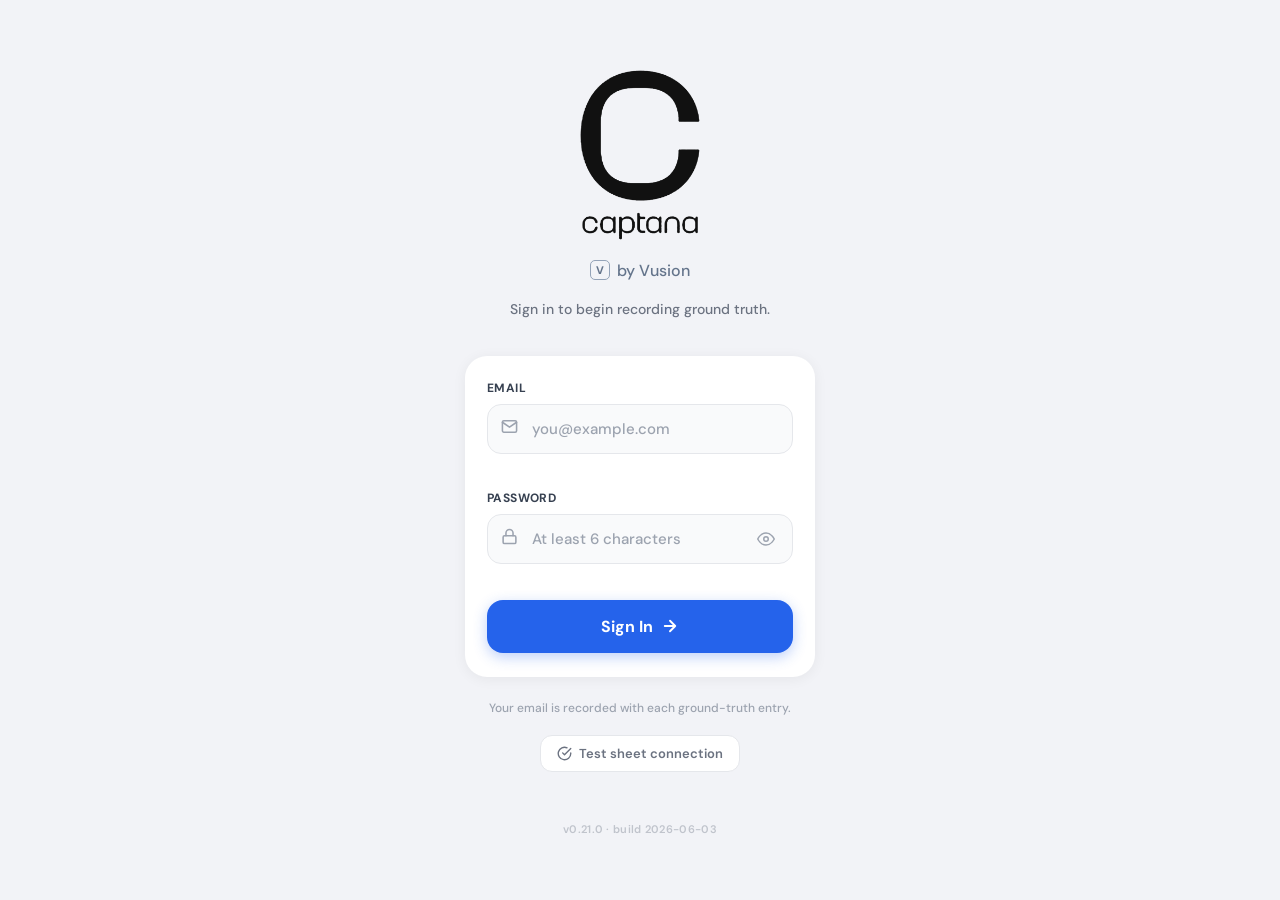
==== index.html @ f5fa39f6 "Add files via upload" ====
<!DOCTYPE html>
<html lang="en">
<head>
    <meta charset="UTF-8">
    <meta name="viewport" content="width=device-width, initial-scale=1.0, maximum-scale=1.0, user-scalable=no, viewport-fit=cover">
    <link rel="manifest" href="manifest.json">
    <meta name="theme-color" content="#2563EB">
    <meta name="application-name" content="Captana Ground Truth">
    <meta name="apple-mobile-web-app-capable" content="yes">
    <meta name="apple-mobile-web-app-status-bar-style" content="default">
    <meta name="apple-mobile-web-app-title" content="Captana GT">
    <link rel="apple-touch-icon" href="icons/icon-180.png">
    <link rel="icon" type="image/png" sizes="192x192" href="icons/icon-192.png">
    <title>Captana — Sign In</title>
    <link href="https://fonts.googleapis.com/css2?family=DM+Sans:wght@400;500;600;700;800&display=swap" rel="stylesheet">
    <style>
        * { box-sizing: border-box; margin: 0; padding: 0; -webkit-tap-highlight-color: transparent; }
        body { font-family: 'DM Sans', sans-serif; background: #F2F3F7; min-height: 100vh; display: flex; flex-direction: column; align-items: center; color: #111827; }
        .shell { width: 100%; max-width: 390px; min-height: 100vh; background: #F2F3F7; display: flex; flex-direction: column; padding: 0 20px; }

        .brand-area { padding-top: 64px; text-align: center; animation: fadeUp .4s ease both; }
        .logo-wrap { margin: 0 auto; }
        .logo-img { width: 132px; height: auto; display: block; margin: 0 auto; }
        .brand-byline { display: inline-flex; align-items: center; gap: 7px; margin-top: 14px; }
        .byline-mark { width: 20px; height: 20px; border: 1.5px solid #94A3B8; border-radius: 5px; display: flex; align-items: center; justify-content: center; font-size: 11px; font-weight: 800; color: #64748B; line-height: 1; }
        .byline-text { font-size: 16px; font-weight: 500; color: #64748B; }
        .brand-sub { font-size: 14px; color: #6B7280; font-weight: 500; margin-top: 18px; line-height: 1.5; }

        .card { margin-top: 36px; background: #fff; border-radius: 22px; padding: 24px 22px; box-shadow: 0 2px 14px rgba(0,0,0,0.06); animation: fadeUp .4s .08s ease both; opacity: 0; }
        .field { margin-bottom: 16px; }
        .field-label { font-size: 12px; font-weight: 700; color: #374151; margin-bottom: 8px; text-transform: uppercase; letter-spacing: .4px; }
        .input-wrap { position: relative; }
        .input-icon { position: absolute; left: 14px; top: 50%; transform: translateY(-50%); pointer-events: none; }
        .input-icon svg { width: 17px; height: 17px; color: #9CA3AF; }
        .text-input { width: 100%; padding: 14px 16px 14px 44px; background: #F9FAFB; border: 1.5px solid #E5E7EB; border-radius: 14px; font-family: 'DM Sans', sans-serif; font-size: 15px; font-weight: 500; color: #111827; outline: none; transition: border-color .2s, background .2s; }
        .text-input:focus { border-color: #2563EB; background: #fff; }
        .text-input::placeholder { color: #9CA3AF; }
        .text-input.error { border-color: #EF4444; background: #FEF2F2; }
        .field-error { font-size: 12px; font-weight: 600; color: #EF4444; margin-top: 6px; min-height: 14px; }

        .pw-toggle { position: absolute; right: 12px; top: 50%; transform: translateY(-50%); background: none; border: none; cursor: pointer; padding: 6px; color: #9CA3AF; }
        .pw-toggle svg { width: 18px; height: 18px; display: block; }

        .btn-primary { width: 100%; margin-top: 6px; padding: 16px; background: #2563EB; color: #fff; border: none; border-radius: 16px; font-family: 'DM Sans', sans-serif; font-size: 16px; font-weight: 700; cursor: pointer; display: flex; align-items: center; justify-content: center; gap: 8px; box-shadow: 0 4px 14px rgba(37,99,235,0.3); transition: transform .15s; }
        .btn-primary:active { transform: scale(.975); }
        .btn-primary svg { width: 18px; height: 18px; }

        .footnote { text-align: center; font-size: 12px; color: #9CA3AF; font-weight: 500; margin-top: 22px; line-height: 1.5; }

        .test-area { text-align: center; margin-top: 18px; }
        .btn-test { display: inline-flex; align-items: center; gap: 7px; padding: 9px 16px; background: #fff; border: 1.5px solid #E5E7EB; border-radius: 12px; font-family: 'DM Sans', sans-serif; font-size: 13px; font-weight: 600; color: #6B7280; cursor: pointer; transition: transform .15s, border-color .15s; }
        .btn-test:active { transform: scale(.97); }
        .btn-test.busy { pointer-events: none; opacity: .7; }
        .btn-test svg { width: 15px; height: 15px; }
        .test-result { font-size: 12px; font-weight: 600; margin-top: 10px; min-height: 16px; line-height: 1.5; padding: 0 20px; }
        .test-result.ok { color: #16A34A; }
        .test-result.warn { color: #B45309; }
        .version-stamp { text-align: center; font-size: 11px; font-weight: 600; color: #C0C4CC; margin-top: 24px; padding-bottom: 20px; letter-spacing: .3px; }
        @keyframes spin { to { transform: rotate(360deg); } }

        @keyframes fadeUp { from { opacity:0; transform:translateY(14px); } to { opacity:1; transform:translateY(0); } }
    </style>
</head>
<body>
<div id="errBanner" style="display:none; background:#FEF2F2; color:#B91C1C; font-family:'DM Sans',sans-serif; font-size:12px; font-weight:600; padding:10px 14px; text-align:center; line-height:1.4; border-bottom:1px solid #FECACA;"></div>
<div class="shell">
    <div class="brand-area">
        <div class="logo-wrap">
            <img class="logo-img" src="img/captana-logo.png" alt="Captana by Vusion">
        </div>
        <div class="brand-byline">
            <span class="byline-mark">V</span>
            <span class="byline-text">by Vusion</span>
        </div>
        <div class="brand-sub">Sign in to begin recording ground truth.</div>
    </div>

    <div class="card">
        <div class="field">
            <div class="field-label">Email</div>
            <div class="input-wrap">
                <div class="input-icon"><svg viewBox="0 0 24 24" fill="none" stroke="currentColor" stroke-width="2.2" stroke-linecap="round" stroke-linejoin="round"><path d="M4 4h16a2 2 0 0 1 2 2v12a2 2 0 0 1-2 2H4a2 2 0 0 1-2-2V6a2 2 0 0 1 2-2z"/><polyline points="22,6 12,13 2,6"/></svg></div>
                <input class="text-input" id="emailInput" type="email" inputmode="email" placeholder="you@example.com" autocomplete="email" autocapitalize="off" spellcheck="false">
            </div>
            <div class="field-error" id="emailError"></div>
        </div>

        <div class="field">
            <div class="field-label">Password</div>
            <div class="input-wrap">
                <div class="input-icon"><svg viewBox="0 0 24 24" fill="none" stroke="currentColor" stroke-width="2.2" stroke-linecap="round" stroke-linejoin="round"><rect x="3" y="11" width="18" height="11" rx="2"/><path d="M7 11V7a5 5 0 0 1 10 0v4"/></svg></div>
                <input class="text-input" id="pwInput" type="password" placeholder="At least 6 characters" autocomplete="current-password" style="padding-right:44px;">
                <button class="pw-toggle" id="pwToggle" type="button" aria-label="Show password">
                    <svg viewBox="0 0 24 24" fill="none" stroke="currentColor" stroke-width="2" stroke-linecap="round" stroke-linejoin="round"><path d="M1 12s4-8 11-8 11 8 11 8-4 8-11 8-11-8-11-8z"/><circle cx="12" cy="12" r="3"/></svg>
                </button>
            </div>
            <div class="field-error" id="pwError"></div>
        </div>

        <button class="btn-primary" id="signInBtn" onclick="signIn()">
            Sign In
            <svg viewBox="0 0 24 24" fill="none" stroke="currentColor" stroke-width="2.5" stroke-linecap="round" stroke-linejoin="round"><path d="M5 12h14M12 5l7 7-7 7"/></svg>
        </button>
    </div>

    <div class="footnote">Your email is recorded with each ground-truth entry.</div>

    <div class="test-area">
        <button class="btn-test" id="testBtn" onclick="testConnection()">
            <svg viewBox="0 0 24 24" fill="none" stroke="currentColor" stroke-width="2.2" stroke-linecap="round" stroke-linejoin="round"><path d="M22 11.08V12a10 10 0 1 1-5.93-9.14"/><polyline points="22 4 12 14.01 9 11.01"/></svg>
            Test sheet connection
        </button>
        <div class="test-result" id="testResult"></div>
    </div>

    <div class="version-stamp">v0.21.0 · build 2026-06-03</div>
</div>

<script src="app.js"></script>
<script>
    // Visible error catcher — surfaces any JS error that would otherwise fail silently.
    window.addEventListener('error', function (ev) {
        var b = document.getElementById('errBanner');
        if (b) { b.style.display = 'block'; b.textContent = 'JS error: ' + (ev.message || 'unknown') + (ev.filename ? ' (' + ev.filename.split('/').pop() + ':' + ev.lineno + ')' : ''); }
    });
    // Confirm app.js actually loaded by checking for a known export.
    window.addEventListener('load', function () {
        var b = document.getElementById('errBanner');
        if (typeof saveRecord === 'undefined' || typeof GOOGLE_SHEET_ENDPOINT === 'undefined') {
            if (b) { b.style.display = 'block'; b.textContent = 'app.js did not load (try a hard refresh — old cache).'; }
        } else if (!GOOGLE_SHEET_ENDPOINT) {
            if (b) { b.style.display = 'block'; b.textContent = 'app.js loaded but endpoint is empty (old cached app.js — hard refresh).'; }
        }
    });
</script>
<script>
    const EMAIL_REGEX = /^[^\s@]+@[^\s@]+\.[^\s@]+$/;

    const emailInput = document.getElementById('emailInput');
    const pwInput = document.getElementById('pwInput');
    const emailError = document.getElementById('emailError');
    const pwError = document.getElementById('pwError');

    // Pre-fill if returning
    emailInput.value = Session.get('email');

    document.getElementById('pwToggle').addEventListener('click', () => {
        pwInput.type = pwInput.type === 'password' ? 'text' : 'password';
    });

    [emailInput, pwInput].forEach(el => {
        el.addEventListener('input', () => { el.classList.remove('error'); emailError.textContent = ''; pwError.textContent = ''; });
        el.addEventListener('keydown', e => { if (e.key === 'Enter') signIn(); });
    });

    function signIn() {
        const email = emailInput.value.trim();
        const pw = pwInput.value;
        let valid = true;

        if (!EMAIL_REGEX.test(email)) {
            emailInput.classList.add('error');
            emailError.textContent = 'Enter a valid email address.';
            valid = false;
        }
        if (pw.length < 6) {
            pwInput.classList.add('error');
            pwError.textContent = 'Password must be at least 6 characters.';
            valid = false;
        }
        if (!valid) return;

        // No user database — we only record the email as metadata.
        Session.set('email', email);
        window.location.href = 'store_type.html';
    }

    async function testConnection() {
        const btn = document.getElementById('testBtn');
        const result = document.getElementById('testResult');
        result.className = 'test-result';
        result.textContent = '';

        if (!GOOGLE_SHEET_ENDPOINT) {
            result.className = 'test-result warn';
            result.textContent = 'No sheet endpoint set in app.js yet.';
            return;
        }

        const original = btn.innerHTML;
        btn.classList.add('busy');
        btn.innerHTML = '<svg viewBox="0 0 24 24" fill="none" stroke="currentColor" stroke-width="2.2" stroke-linecap="round" stroke-linejoin="round" style="animation:spin 1s linear infinite"><path d="M21 12a9 9 0 1 1-6.219-8.56"/></svg> Sending test row…';

        const testRecord = {
            timestamp: new Date().toISOString(),
            email: 'connection-test@captana',
            storeType: 'TEST',
            storeAddress: 'TEST ROW — safe to delete',
            cameraBarcode: 'TEST',
            outOfShelfBarcode: 'TEST',
            rootCause: 'Connection test',
        };

        try {
            const res = await saveRecord(testRecord);
            result.className = 'test-result ok';
            result.innerHTML = 'Test request fired (queued: ' + res.queued + '). Now check the GroundTruth tab for a row marked “TEST”. If it’s there, you’re wired up. If not, the endpoint URL or “Anyone” access is the issue.';
        } catch (e) {
            result.className = 'test-result warn';
            result.textContent = 'Error: ' + (e && e.message ? e.message : String(e));
        } finally {
            btn.classList.remove('busy');
            btn.innerHTML = original;
        }
    }</script>
</body>
</html>
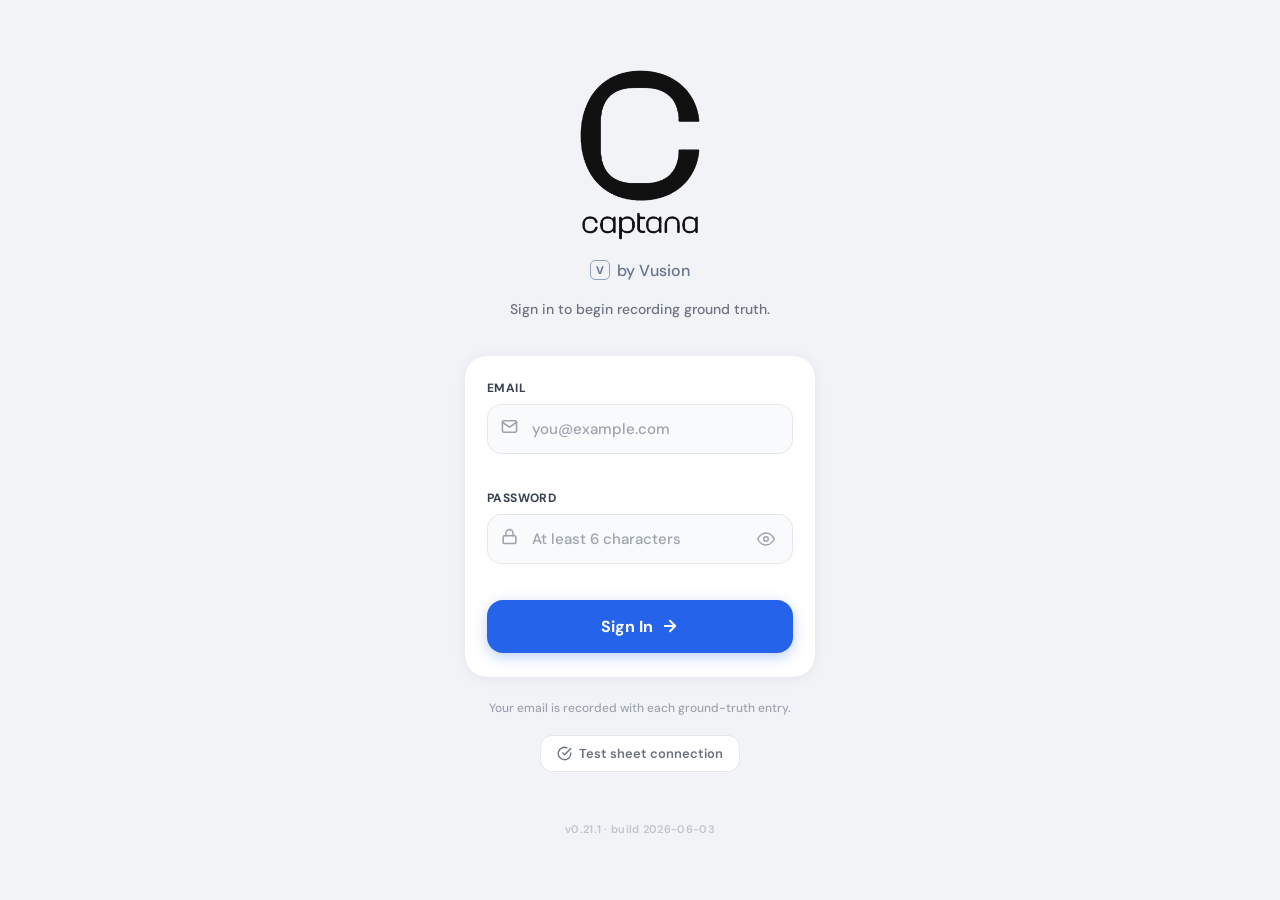
==== commit 97477612: "Add files via upload" ====
--- a/index.html
+++ b/index.html
@@ -113,7 +113,7 @@
         <div class="test-result" id="testResult"></div>
     </div>
 
-    <div class="version-stamp">v0.21.0 · build 2026-06-03</div>
+    <div class="version-stamp">v0.21.1 · build 2026-06-03</div>
 </div>
 
 <script src="app.js"></script>
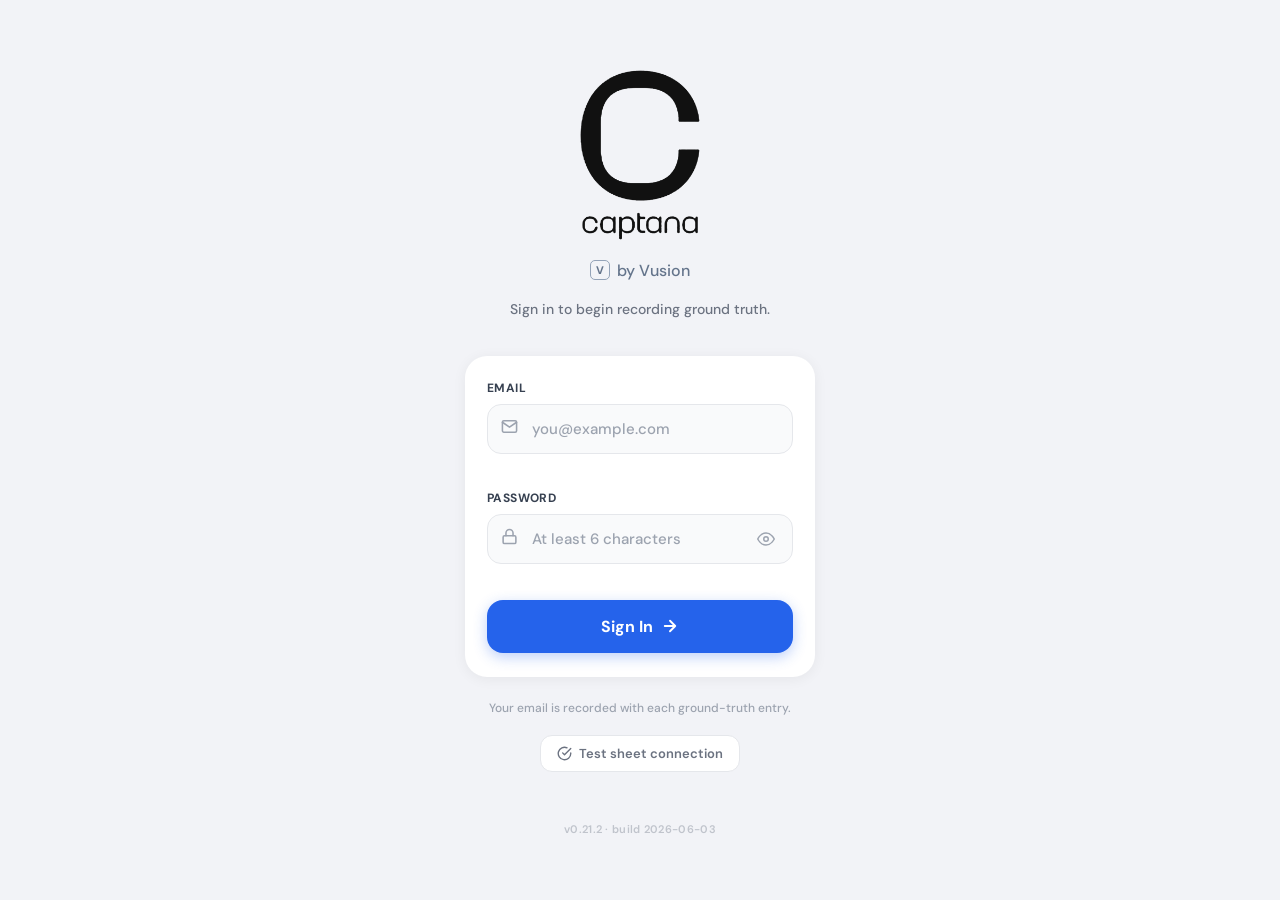
==== commit 153965ec: "Add files via upload" ====
--- a/index.html
+++ b/index.html
@@ -113,7 +113,7 @@
         <div class="test-result" id="testResult"></div>
     </div>
 
-    <div class="version-stamp">v0.21.1 · build 2026-06-03</div>
+    <div class="version-stamp">v0.21.2 · build 2026-06-03</div>
 </div>
 
 <script src="app.js"></script>
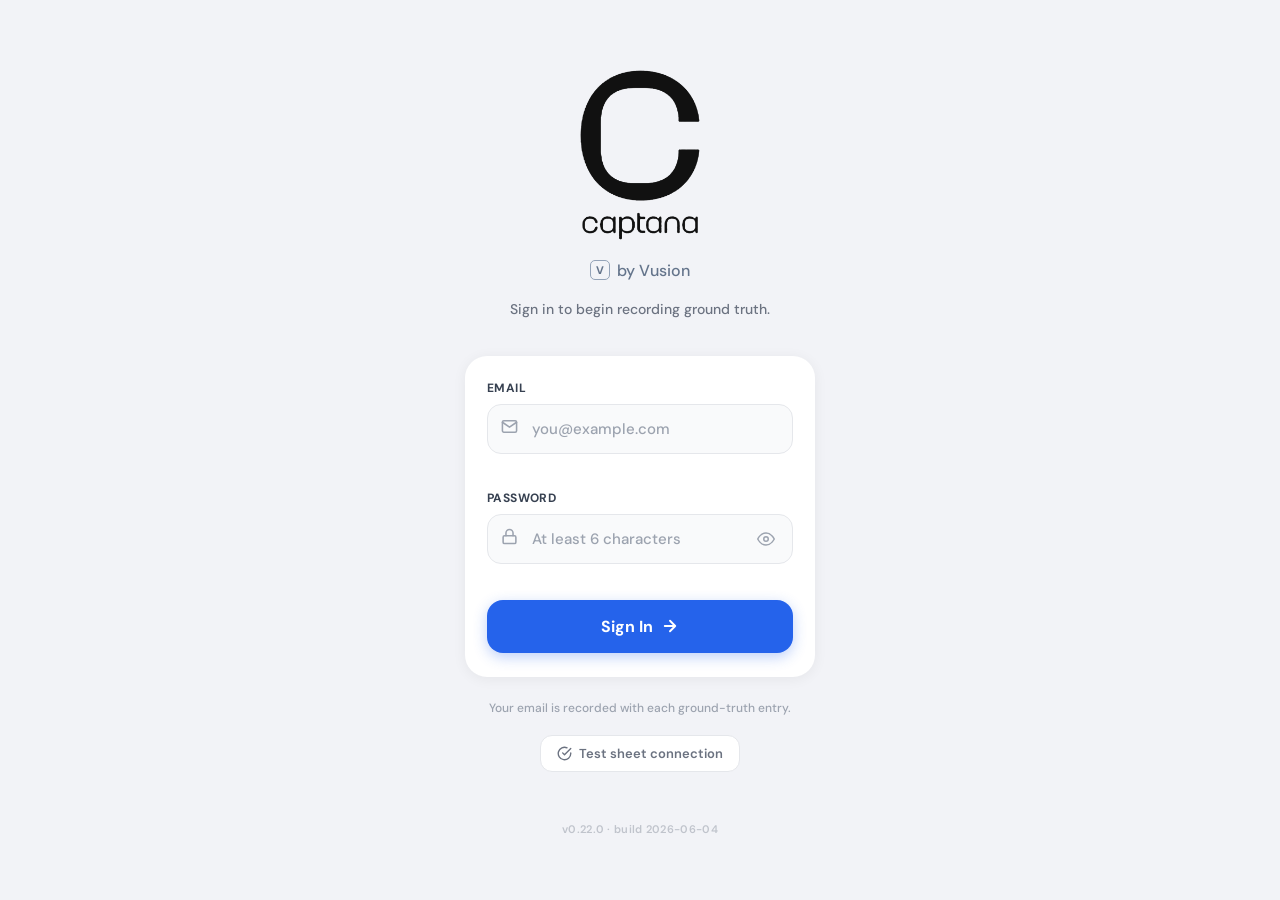
==== commit 50d5d3e9: "Add files via upload" ====
--- a/index.html
+++ b/index.html
@@ -113,7 +113,7 @@
         <div class="test-result" id="testResult"></div>
     </div>
 
-    <div class="version-stamp">v0.21.2 · build 2026-06-03</div>
+    <div class="version-stamp">v0.22.0 · build 2026-06-04</div>
 </div>
 
 <script src="app.js"></script>
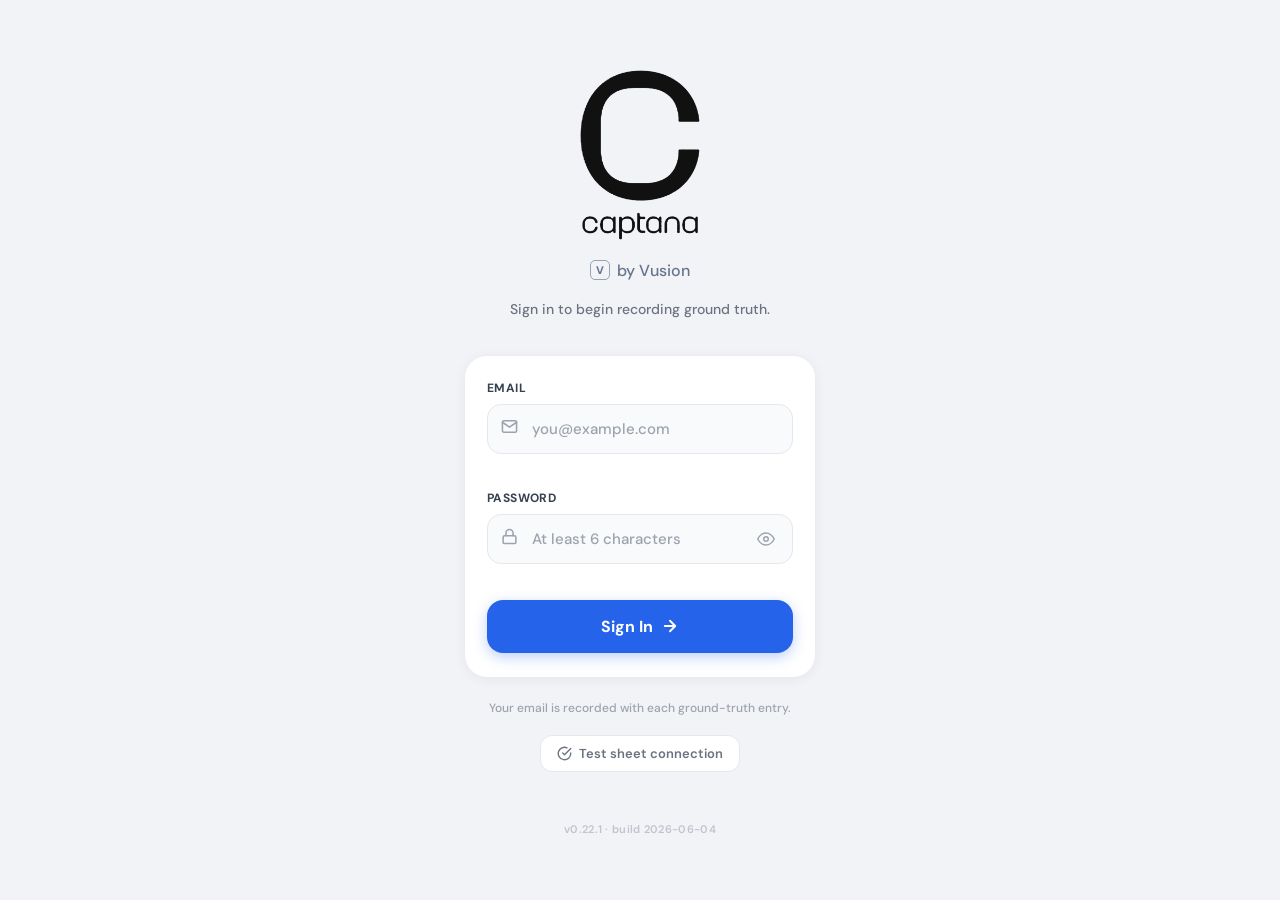
==== commit e4330643: "Add files via upload" ====
--- a/index.html
+++ b/index.html
@@ -113,7 +113,7 @@
         <div class="test-result" id="testResult"></div>
     </div>
 
-    <div class="version-stamp">v0.22.0 · build 2026-06-04</div>
+    <div class="version-stamp">v0.22.1 · build 2026-06-04</div>
 </div>
 
 <script src="app.js"></script>
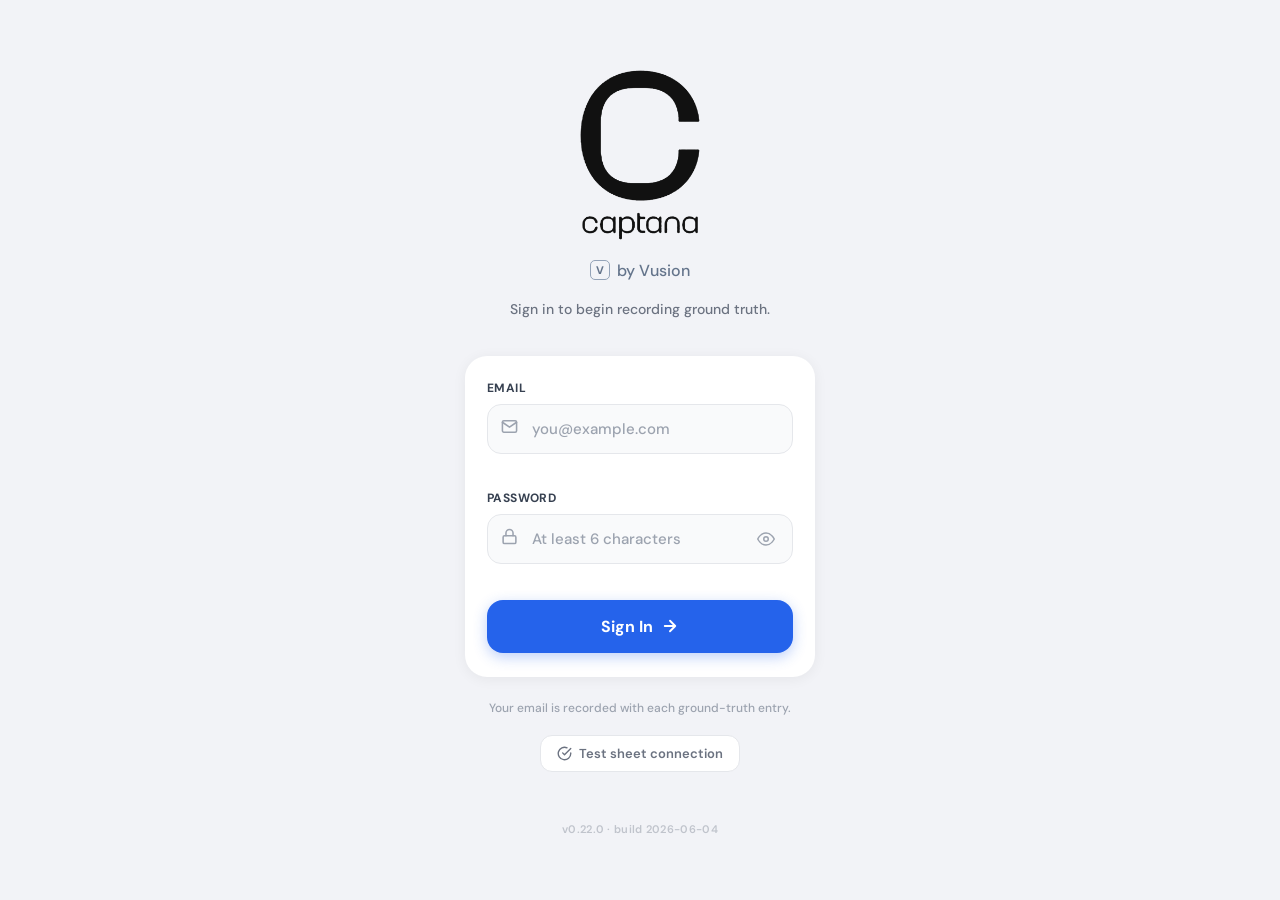
==== commit 4376f83a: "Add files via upload" ====
--- a/index.html
+++ b/index.html
@@ -113,7 +113,7 @@
         <div class="test-result" id="testResult"></div>
     </div>
 
-    <div class="version-stamp">v0.22.1 · build 2026-06-04</div>
+    <div class="version-stamp">v0.22.0 · build 2026-06-04</div>
 </div>
 
 <script src="app.js"></script>
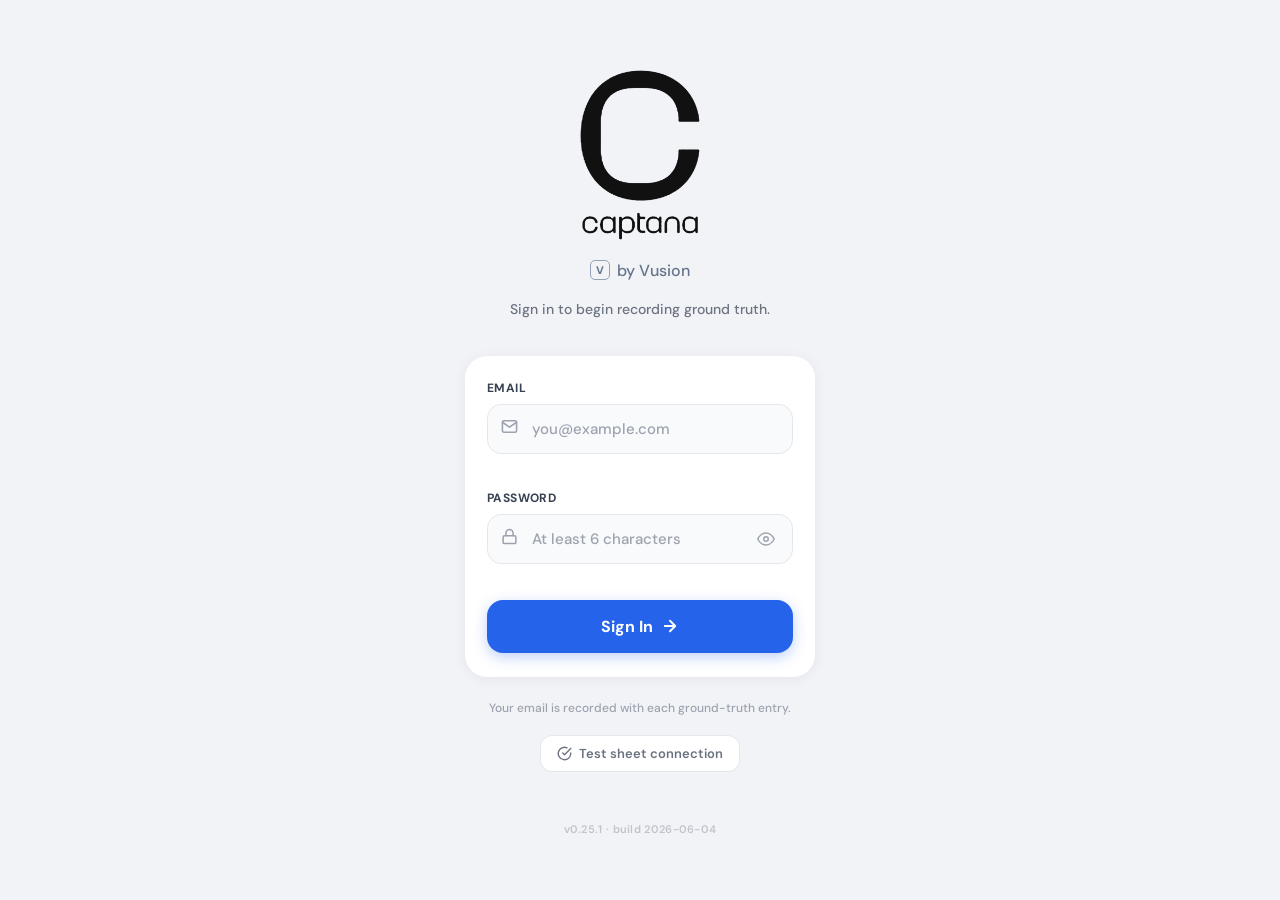
==== commit 5d96df95: "Add files via upload" ====
--- a/index.html
+++ b/index.html
@@ -113,7 +113,7 @@
         <div class="test-result" id="testResult"></div>
     </div>
 
-    <div class="version-stamp">v0.22.0 · build 2026-06-04</div>
+    <div class="version-stamp">v0.25.1 · build 2026-06-04</div>
 </div>
 
 <script src="app.js"></script>
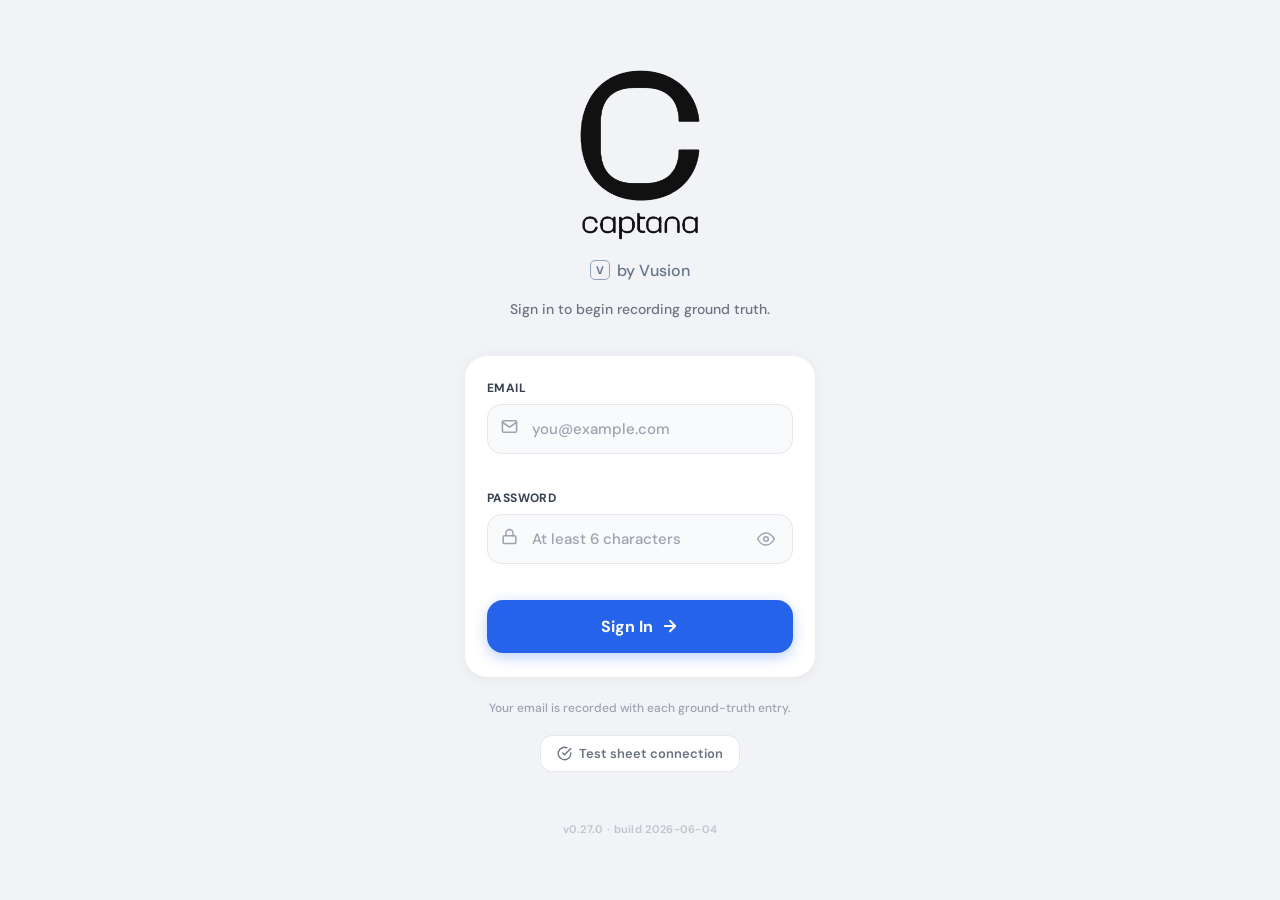
==== commit c876b1ed: "Add files via upload" ====
--- a/index.html
+++ b/index.html
@@ -113,7 +113,7 @@
         <div class="test-result" id="testResult"></div>
     </div>
 
-    <div class="version-stamp">v0.25.1 · build 2026-06-04</div>
+    <div class="version-stamp">v0.27.0 · build 2026-06-04</div>
 </div>
 
 <script src="app.js"></script>
